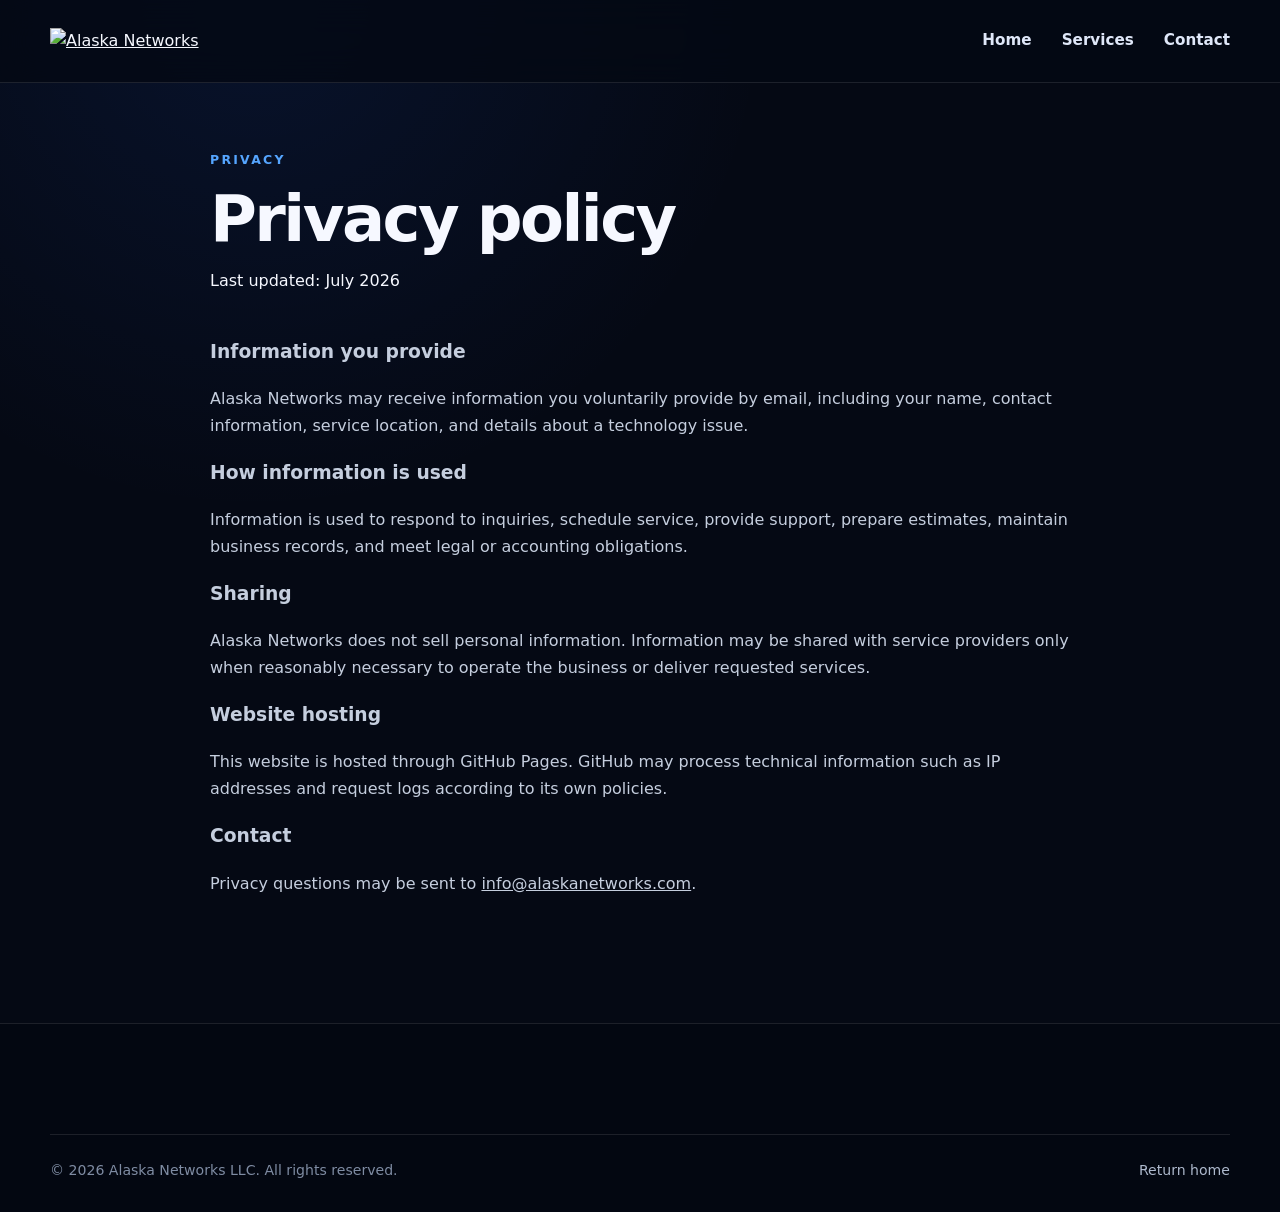
==== privacy.html @ 58c51026 "Add files via upload" ====
<!DOCTYPE html>
<html lang="en">
<head>
  <meta charset="UTF-8" />
  <meta name="viewport" content="width=device-width, initial-scale=1.0" />
  <meta name="description" content="Privacy policy for Alaska Networks LLC." />
  <title>Privacy | Alaska Networks</title>
  <link rel="icon" href="assets/alaska-networks-logo.png" />
  <link rel="stylesheet" href="styles.css" />
</head>
<body>
  <header class="site-header scrolled">
    <div class="nav-wrap">
      <a class="brand" href="index.html" aria-label="Alaska Networks home">
        <img src="assets/alaska-networks-logo.png" alt="Alaska Networks" />
      </a>
      <nav class="site-nav" aria-label="Main navigation">
        <a href="index.html">Home</a>
        <a href="index.html#services">Services</a>
        <a href="index.html#contact">Contact</a>
      </nav>
    </div>
  </header>

  <main class="section" style="padding-top: 150px; min-height: 75vh;">
    <div class="section-heading" style="max-width: 860px;">
      <p class="eyebrow">Privacy</p>
      <h2>Privacy policy</h2>
      <p>Last updated: July 2026</p>

      <div style="margin-top: 42px; color: #c5cede;">
        <h3>Information you provide</h3>
        <p>
          Alaska Networks may receive information you voluntarily provide by email, including your
          name, contact information, service location, and details about a technology issue.
        </p>

        <h3>How information is used</h3>
        <p>
          Information is used to respond to inquiries, schedule service, provide support, prepare
          estimates, maintain business records, and meet legal or accounting obligations.
        </p>

        <h3>Sharing</h3>
        <p>
          Alaska Networks does not sell personal information. Information may be shared with service
          providers only when reasonably necessary to operate the business or deliver requested services.
        </p>

        <h3>Website hosting</h3>
        <p>
          This website is hosted through GitHub Pages. GitHub may process technical information such as
          IP addresses and request logs according to its own policies.
        </p>

        <h3>Contact</h3>
        <p>
          Privacy questions may be sent to
          <a href="mailto:info@alaskanetworks.com">info@alaskanetworks.com</a>.
        </p>
      </div>
    </div>
  </main>

  <footer class="site-footer">
    <div class="footer-bottom">
      <span>© 2026 Alaska Networks LLC. All rights reserved.</span>
      <a href="index.html">Return home</a>
    </div>
  </footer>
</body>
</html>
---- styles.css ----
:root {
  --bg: #050914;
  --bg-soft: #08101f;
  --panel: rgba(14, 27, 49, 0.76);
  --panel-solid: #0d1a30;
  --text: #f6f8ff;
  --muted: #a8b4ca;
  --line: rgba(255, 255, 255, 0.10);
  --blue: #2468ff;
  --blue-bright: #55a5ff;
  --cyan: #56d8ff;
  --max: 1180px;
  --radius: 22px;
  --shadow: 0 24px 70px rgba(0, 0, 0, 0.32);
}

* {
  box-sizing: border-box;
}

html {
  scroll-behavior: smooth;
}

body {
  margin: 0;
  color: var(--text);
  background:
    radial-gradient(circle at 20% 0%, rgba(36, 104, 255, .10), transparent 32rem),
    var(--bg);
  font-family: Inter, ui-sans-serif, system-ui, -apple-system, BlinkMacSystemFont, "Segoe UI", sans-serif;
  line-height: 1.65;
}

img {
  max-width: 100%;
}

a {
  color: inherit;
}

button,
a {
  -webkit-tap-highlight-color: transparent;
}

.skip-link {
  position: fixed;
  top: -100px;
  left: 20px;
  z-index: 9999;
  padding: 12px 16px;
  background: white;
  color: black;
  border-radius: 8px;
}

.skip-link:focus {
  top: 20px;
}

.site-header {
  position: fixed;
  inset: 0 0 auto 0;
  z-index: 1000;
  border-bottom: 1px solid transparent;
  transition: background .25s ease, border-color .25s ease, backdrop-filter .25s ease;
}

.site-header.scrolled {
  background: rgba(4, 9, 20, .82);
  border-color: var(--line);
  backdrop-filter: blur(18px);
}

.nav-wrap {
  width: min(var(--max), calc(100% - 36px));
  min-height: 82px;
  margin: 0 auto;
  display: flex;
  align-items: center;
  justify-content: space-between;
}

.brand {
  display: inline-flex;
  align-items: center;
}

.brand img {
  display: block;
  width: 190px;
  max-height: 58px;
  object-fit: contain;
  object-position: left center;
}

.site-nav {
  display: flex;
  align-items: center;
  gap: 30px;
}

.site-nav a {
  color: #dfe7f8;
  text-decoration: none;
  font-size: .95rem;
  font-weight: 650;
}

.site-nav a:hover {
  color: white;
}

.nav-cta {
  padding: 11px 17px;
  border: 1px solid rgba(85, 165, 255, .55);
  border-radius: 999px;
  background: rgba(36, 104, 255, .12);
}

.menu-toggle {
  display: none;
  width: 44px;
  height: 44px;
  padding: 10px;
  background: transparent;
  border: 1px solid var(--line);
  border-radius: 10px;
}

.menu-toggle span {
  display: block;
  height: 2px;
  margin: 5px 0;
  background: white;
}

.hero {
  position: relative;
  min-height: 810px;
  display: grid;
  place-items: center;
  overflow: hidden;
  padding: 150px 22px 100px;
  isolation: isolate;
  background:
    linear-gradient(to bottom, rgba(3, 8, 19, .30), rgba(3, 8, 19, .95)),
    radial-gradient(circle at 50% 70%, rgba(36, 104, 255, .22), transparent 36rem),
    linear-gradient(140deg, #081427 0%, #050914 55%, #061424 100%);
}

.hero::after {
  content: "";
  position: absolute;
  inset: auto 0 0;
  height: 31%;
  z-index: -1;
  background:
    linear-gradient(165deg, transparent 49%, rgba(8, 21, 39, .94) 50%),
    linear-gradient(195deg, transparent 49%, rgba(10, 29, 52, .92) 50%);
  clip-path: polygon(0 55%, 13% 26%, 24% 58%, 39% 13%, 54% 61%, 70% 25%, 84% 63%, 100% 31%, 100% 100%, 0 100%);
}

.aurora {
  position: absolute;
  z-index: -2;
  width: 850px;
  height: 270px;
  border-radius: 50%;
  filter: blur(45px);
  opacity: .32;
  transform: rotate(-12deg);
  animation: drift 10s ease-in-out infinite alternate;
}

.aurora-one {
  top: 90px;
  left: -170px;
  background: linear-gradient(90deg, transparent, #1ad8d1, #2468ff, transparent);
}

.aurora-two {
  top: 180px;
  right: -260px;
  background: linear-gradient(90deg, transparent, #2468ff, #3de0c2, transparent);
  animation-delay: -4s;
}

.network-grid {
  position: absolute;
  inset: 0;
  z-index: -3;
  opacity: .18;
  background-image:
    linear-gradient(rgba(85, 165, 255, .18) 1px, transparent 1px),
    linear-gradient(90deg, rgba(85, 165, 255, .18) 1px, transparent 1px);
  background-size: 70px 70px;
  mask-image: linear-gradient(to bottom, rgba(0,0,0,.7), transparent 82%);
}

.hero-content {
  width: min(920px, 100%);
  text-align: center;
}

.eyebrow {
  margin: 0 0 15px;
  color: var(--blue-bright);
  font-size: .78rem;
  font-weight: 850;
  letter-spacing: .18em;
  text-transform: uppercase;
}

.hero h1,
.section h2,
.split-copy h2,
.contact-card h2 {
  margin: 0;
  letter-spacing: -.04em;
  line-height: 1.04;
}

.hero h1 {
  font-size: clamp(3.2rem, 7vw, 6.7rem);
  text-wrap: balance;
}

.hero-copy {
  max-width: 760px;
  margin: 27px auto 0;
  color: #c4cee0;
  font-size: clamp(1.08rem, 2vw, 1.32rem);
}

.hero-actions,
.contact-actions {
  display: flex;
  flex-wrap: wrap;
  justify-content: center;
  gap: 14px;
  margin-top: 34px;
}

.button {
  display: inline-flex;
  min-height: 52px;
  align-items: center;
  justify-content: center;
  padding: 13px 22px;
  border: 1px solid transparent;
  border-radius: 12px;
  text-decoration: none;
  font-weight: 800;
  transition: transform .2s ease, border-color .2s ease, background .2s ease;
}

.button:hover {
  transform: translateY(-2px);
}

.button-primary {
  color: white;
  background: linear-gradient(135deg, var(--blue), #174bd0);
  box-shadow: 0 15px 40px rgba(36, 104, 255, .28);
}

.button-secondary {
  color: white;
  border-color: rgba(255, 255, 255, .18);
  background: rgba(255, 255, 255, .055);
}

.trust-row {
  display: flex;
  flex-wrap: wrap;
  justify-content: center;
  gap: 13px 28px;
  margin-top: 38px;
  color: #9eabc1;
  font-size: .9rem;
}

.trust-row span::before {
  content: "•";
  margin-right: 9px;
  color: var(--cyan);
}

.section {
  padding: 110px 22px;
}

.section > * {
  width: min(var(--max), 100%);
  margin-left: auto;
  margin-right: auto;
}

.section-heading {
  max-width: 760px;
}

.section-heading h2,
.split-copy h2,
.contact-card h2 {
  font-size: clamp(2.25rem, 5vw, 4.35rem);
  text-wrap: balance;
}

.section-heading > p:last-child,
.split-copy > p,
.about-copy p,
.contact-card p {
  color: var(--muted);
  font-size: 1.08rem;
}

.intro-section {
  background: linear-gradient(to bottom, #050914, #07101d);
}

.feature-strip {
  display: grid;
  grid-template-columns: repeat(4, 1fr);
  margin-top: 52px;
  overflow: hidden;
  border: 1px solid var(--line);
  border-radius: var(--radius);
  background: rgba(255, 255, 255, .025);
}

.feature-strip article {
  min-height: 130px;
  padding: 28px;
  display: flex;
  flex-direction: column;
  justify-content: center;
  border-right: 1px solid var(--line);
}

.feature-strip article:last-child {
  border-right: 0;
}

.feature-strip strong {
  font-size: 1.12rem;
}

.feature-strip span {
  color: var(--muted);
}

.section-dark {
  background:
    radial-gradient(circle at 85% 8%, rgba(36, 104, 255, .12), transparent 25rem),
    #08101e;
}

.service-grid {
  display: grid;
  grid-template-columns: repeat(3, 1fr);
  gap: 18px;
  margin-top: 50px;
}

.service-card {
  min-height: 275px;
  padding: 30px;
  border: 1px solid var(--line);
  border-radius: var(--radius);
  background:
    linear-gradient(145deg, rgba(255,255,255,.045), transparent),
    rgba(7, 15, 29, .72);
  box-shadow: var(--shadow);
  transition: transform .25s ease, border-color .25s ease;
}

.service-card:hover {
  transform: translateY(-6px);
  border-color: rgba(85, 165, 255, .45);
}

.service-icon {
  width: 47px;
  height: 47px;
  display: grid;
  place-items: center;
  margin-bottom: 28px;
  border: 1px solid rgba(85, 165, 255, .35);
  border-radius: 13px;
  color: var(--cyan);
  background: rgba(36, 104, 255, .10);
  font-weight: 900;
}

.service-card h3 {
  margin: 0 0 11px;
  font-size: 1.3rem;
}

.service-card p {
  margin: 0;
  color: var(--muted);
}

.split-section {
  width: min(var(--max), calc(100% - 44px));
  margin: 0 auto;
  padding: 120px 0;
  display: grid;
  grid-template-columns: 1fr 1fr;
  gap: 75px;
  align-items: center;
}

.split-reverse .split-copy {
  order: 2;
}

.split-copy > p {
  margin-top: 25px;
}

.check-list {
  padding: 0;
  margin: 30px 0;
  list-style: none;
}

.check-list li {
  position: relative;
  padding: 11px 0 11px 31px;
  color: #dbe4f3;
  border-bottom: 1px solid rgba(255,255,255,.07);
}

.check-list li::before {
  content: "✓";
  position: absolute;
  left: 0;
  color: var(--cyan);
  font-weight: 900;
}

.text-link {
  color: var(--blue-bright);
  font-weight: 800;
  text-decoration: none;
}

.visual-panel {
  position: relative;
  min-height: 520px;
  overflow: hidden;
  border: 1px solid var(--line);
  border-radius: 32px;
  background:
    radial-gradient(circle at 65% 25%, rgba(36, 104, 255, .34), transparent 15rem),
    linear-gradient(145deg, #0d1e37, #07101d);
  box-shadow: var(--shadow);
}

.visual-label {
  position: absolute;
  inset: auto 26px 26px;
  padding: 20px;
  border: 1px solid rgba(255,255,255,.12);
  border-radius: 16px;
  background: rgba(4, 10, 21, .72);
  backdrop-filter: blur(14px);
}

.visual-label span {
  display: block;
  color: var(--blue-bright);
  font-size: .75rem;
  font-weight: 900;
  letter-spacing: .14em;
  text-transform: uppercase;
}

.visual-label strong {
  display: block;
  margin-top: 5px;
  font-size: 1.1rem;
}

.signal {
  position: absolute;
  left: 50%;
  top: 42%;
  border: 2px solid rgba(86, 216, 255, .8);
  border-color: rgba(86, 216, 255, .8) transparent transparent transparent;
  border-radius: 50%;
  transform: translate(-50%, -50%) rotate(180deg);
}

.signal-one { width: 110px; height: 110px; }
.signal-two { width: 220px; height: 220px; opacity: .65; }
.signal-three { width: 340px; height: 340px; opacity: .32; }

.residential-visual::after {
  content: "";
  position: absolute;
  left: 50%;
  top: 43%;
  width: 20px;
  height: 20px;
  border-radius: 50%;
  background: var(--cyan);
  box-shadow: 0 0 35px rgba(86, 216, 255, .9);
  transform: translate(-50%, -50%);
}

.business-visual {
  display: flex;
  flex-direction: column;
  justify-content: center;
  gap: 16px;
  padding: 60px;
}

.rack-line {
  height: 46px;
  border: 1px solid rgba(85, 165, 255, .30);
  border-radius: 9px;
  background:
    linear-gradient(90deg, rgba(36,104,255,.16), transparent 50%),
    rgba(0,0,0,.20);
}

.status-dots {
  position: absolute;
  top: 93px;
  right: 82px;
  display: flex;
  gap: 8px;
}

.status-dots span {
  width: 8px;
  height: 8px;
  border-radius: 50%;
  background: var(--cyan);
  box-shadow: 0 0 11px rgba(86, 216, 255, .8);
}

.about-section {
  background: #08101e;
}

.about-grid {
  display: grid;
  grid-template-columns: .9fr 1.1fr;
  gap: 80px;
}

.about-copy {
  padding-top: 16px;
}

.service-area-section {
  text-align: center;
}

.service-area-section .section-heading {
  margin-left: auto;
  margin-right: auto;
}

.area-list {
  display: flex;
  flex-wrap: wrap;
  justify-content: center;
  gap: 12px;
  margin-top: 35px;
}

.area-list span {
  padding: 11px 16px;
  border: 1px solid var(--line);
  border-radius: 999px;
  color: #d8e1f1;
  background: rgba(255,255,255,.025);
}

.contact-section {
  padding: 55px 22px 115px;
}

.contact-card {
  width: min(var(--max), 100%);
  margin: 0 auto;
  padding: 55px;
  display: grid;
  grid-template-columns: 1.25fr .75fr;
  gap: 50px;
  align-items: center;
  border: 1px solid rgba(85, 165, 255, .28);
  border-radius: 28px;
  background:
    radial-gradient(circle at 100% 0%, rgba(36, 104, 255, .28), transparent 25rem),
    linear-gradient(135deg, #0d1c34, #07101e);
  box-shadow: var(--shadow);
}

.contact-actions {
  flex-direction: column;
  margin-top: 0;
}

.site-footer {
  padding: 65px 22px 30px;
  border-top: 1px solid var(--line);
  background: #030711;
}

.footer-grid,
.footer-bottom {
  width: min(var(--max), 100%);
  margin: 0 auto;
}

.footer-grid {
  display: grid;
  grid-template-columns: 1.5fr .75fr .75fr;
  gap: 55px;
}

.footer-grid img {
  width: 220px;
}

.footer-grid p {
  max-width: 390px;
  color: var(--muted);
}

.footer-grid h3 {
  margin: 0 0 13px;
  font-size: .83rem;
  letter-spacing: .12em;
  text-transform: uppercase;
}

.footer-grid a,
.footer-grid span {
  display: block;
  margin: 8px 0;
  color: var(--muted);
  text-decoration: none;
}

.footer-grid a:hover {
  color: white;
}

.footer-bottom {
  margin-top: 45px;
  padding-top: 24px;
  display: flex;
  justify-content: space-between;
  gap: 20px;
  border-top: 1px solid var(--line);
  color: #7f8ca3;
  font-size: .88rem;
}

.footer-bottom a {
  color: #aeb9cd;
  text-decoration: none;
}

.reveal {
  opacity: 0;
  transform: translateY(24px);
  transition: opacity .7s ease, transform .7s ease;
}

.reveal.visible {
  opacity: 1;
  transform: translateY(0);
}

@keyframes drift {
  from { transform: translate3d(-20px, 0, 0) rotate(-12deg) scale(1); }
  to { transform: translate3d(45px, 25px, 0) rotate(-7deg) scale(1.08); }
}

@media (prefers-reduced-motion: reduce) {
  html { scroll-behavior: auto; }
  *, *::before, *::after {
    animation-duration: .01ms !important;
    animation-iteration-count: 1 !important;
    transition-duration: .01ms !important;
  }
  .reveal {
    opacity: 1;
    transform: none;
  }
}

@media (max-width: 900px) {
  .menu-toggle {
    display: block;
  }

  .site-nav {
    position: absolute;
    top: 74px;
    right: 18px;
    width: min(310px, calc(100vw - 36px));
    padding: 18px;
    display: none;
    flex-direction: column;
    align-items: stretch;
    gap: 4px;
    border: 1px solid var(--line);
    border-radius: 16px;
    background: rgba(4, 9, 20, .96);
    box-shadow: var(--shadow);
  }

  .site-nav.open {
    display: flex;
  }

  .site-nav a {
    padding: 11px 12px;
  }

  .feature-strip,
  .service-grid,
  .split-section,
  .about-grid,
  .contact-card,
  .footer-grid {
    grid-template-columns: 1fr;
  }

  .feature-strip {
    grid-template-columns: 1fr 1fr;
  }

  .feature-strip article:nth-child(2) {
    border-right: 0;
  }

  .feature-strip article:nth-child(-n+2) {
    border-bottom: 1px solid var(--line);
  }

  .split-section {
    gap: 42px;
  }

  .split-reverse .split-copy {
    order: 0;
  }

  .visual-panel {
    min-height: 420px;
  }

  .contact-card {
    padding: 38px 25px;
  }
}

@media (max-width: 600px) {
  .brand img {
    width: 150px;
  }

  .hero {
    min-height: 750px;
    padding-top: 125px;
  }

  .hero h1 {
    font-size: clamp(3rem, 16vw, 4.8rem);
  }

  .hero-actions .button,
  .contact-actions .button {
    width: 100%;
  }

  .section {
    padding: 82px 18px;
  }

  .feature-strip {
    grid-template-columns: 1fr;
  }

  .feature-strip article,
  .feature-strip article:nth-child(2) {
    border-right: 0;
    border-bottom: 1px solid var(--line);
  }

  .feature-strip article:last-child {
    border-bottom: 0;
  }

  .service-grid {
    gap: 14px;
  }

  .split-section {
    width: min(100% - 36px, var(--max));
    padding: 84px 0;
  }

  .visual-panel {
    min-height: 365px;
  }

  .business-visual {
    padding: 35px;
  }

  .footer-bottom {
    flex-direction: column;
  }
}
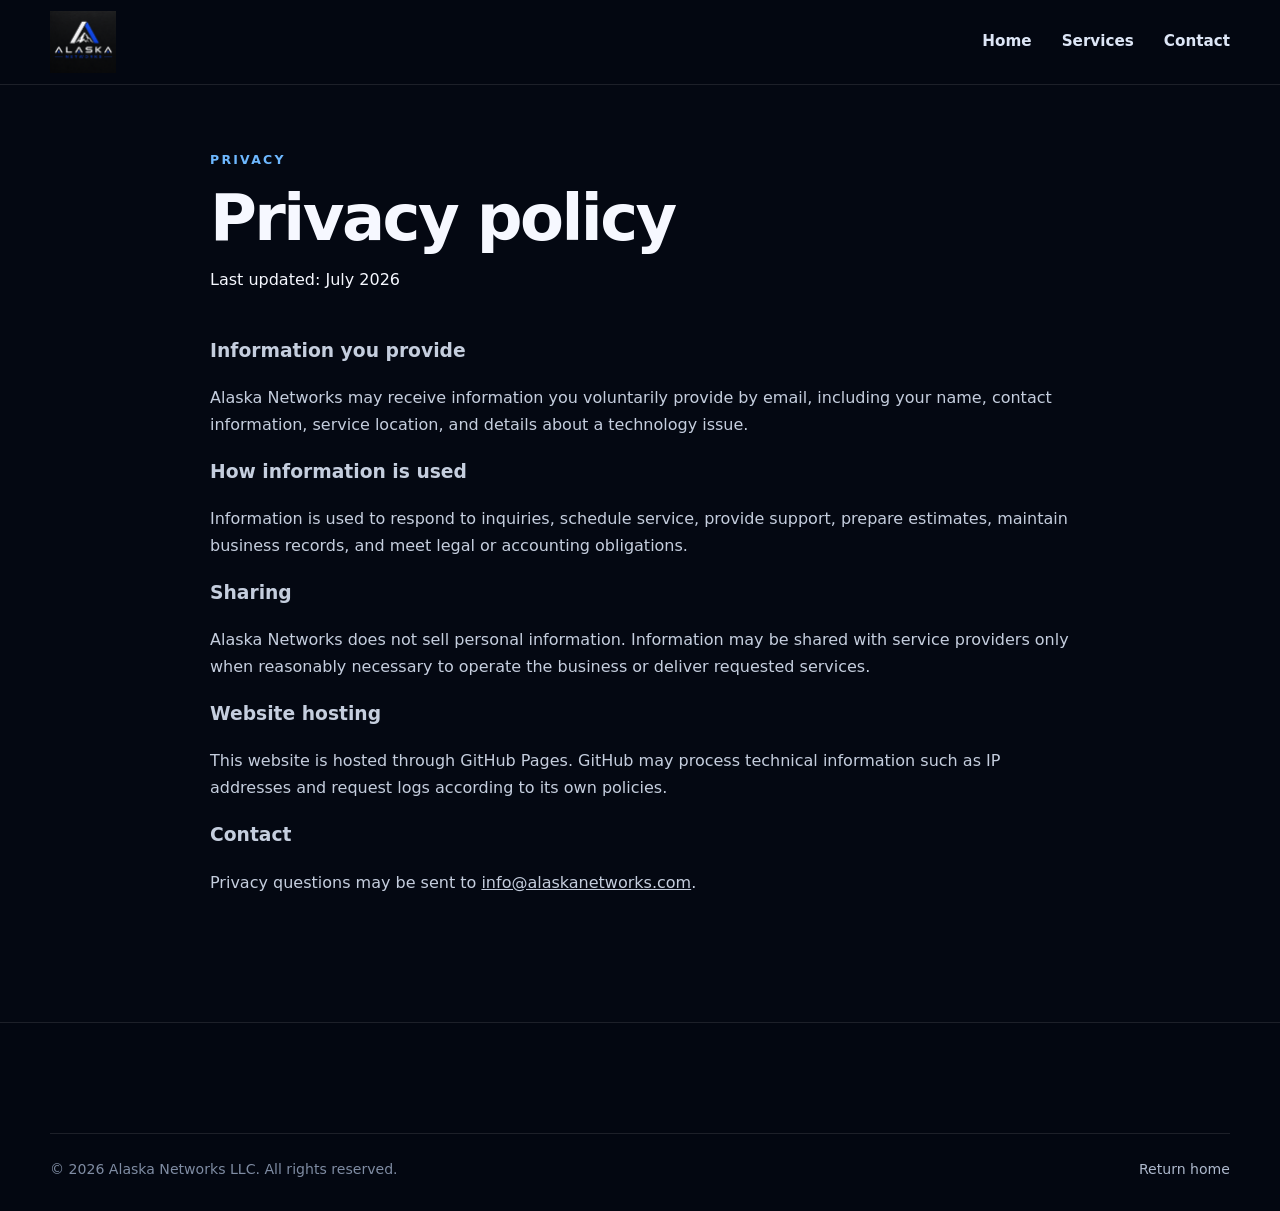
==== commit a643e04a: "Add files via upload" ====
--- a/privacy.html
+++ b/privacy.html
@@ -1,20 +1,17 @@
-<!DOCTYPE html>
+<!doctype html>
 <html lang="en">
 <head>
-  <meta charset="UTF-8" />
-  <meta name="viewport" content="width=device-width, initial-scale=1.0" />
-  <meta name="description" content="Privacy policy for Alaska Networks LLC." />
+  <meta charset="utf-8">
+  <meta name="viewport" content="width=device-width, initial-scale=1">
   <title>Privacy | Alaska Networks</title>
-  <link rel="icon" href="assets/alaska-networks-logo.png" />
-  <link rel="stylesheet" href="styles.css" />
+  <link rel="icon" href="assets/logo.png">
+  <link rel="stylesheet" href="styles.css">
 </head>
 <body>
   <header class="site-header scrolled">
-    <div class="nav-wrap">
-      <a class="brand" href="index.html" aria-label="Alaska Networks home">
-        <img src="assets/alaska-networks-logo.png" alt="Alaska Networks" />
-      </a>
-      <nav class="site-nav" aria-label="Main navigation">
+    <div class="nav-shell">
+      <a class="brand" href="index.html"><img src="assets/logo.png" alt="Alaska Networks"></a>
+      <nav class="main-nav" aria-label="Primary navigation">
         <a href="index.html">Home</a>
         <a href="index.html#services">Services</a>
         <a href="index.html#contact">Contact</a>
@@ -22,47 +19,32 @@
     </div>
   </header>
 
-  <main class="section" style="padding-top: 150px; min-height: 75vh;">
-    <div class="section-heading" style="max-width: 860px;">
+  <main class="section" style="padding-top:150px;min-height:75vh">
+    <div class="section-heading" style="max-width:860px">
       <p class="eyebrow">Privacy</p>
       <h2>Privacy policy</h2>
       <p>Last updated: July 2026</p>
 
-      <div style="margin-top: 42px; color: #c5cede;">
+      <div style="margin-top:42px;color:#c5cede">
         <h3>Information you provide</h3>
-        <p>
-          Alaska Networks may receive information you voluntarily provide by email, including your
-          name, contact information, service location, and details about a technology issue.
-        </p>
+        <p>Alaska Networks may receive information you voluntarily provide by email, including your name, contact information, service location, and details about a technology issue.</p>
 
         <h3>How information is used</h3>
-        <p>
-          Information is used to respond to inquiries, schedule service, provide support, prepare
-          estimates, maintain business records, and meet legal or accounting obligations.
-        </p>
+        <p>Information is used to respond to inquiries, schedule service, provide support, prepare estimates, maintain business records, and meet legal or accounting obligations.</p>
 
         <h3>Sharing</h3>
-        <p>
-          Alaska Networks does not sell personal information. Information may be shared with service
-          providers only when reasonably necessary to operate the business or deliver requested services.
-        </p>
+        <p>Alaska Networks does not sell personal information. Information may be shared with service providers only when reasonably necessary to operate the business or deliver requested services.</p>
 
         <h3>Website hosting</h3>
-        <p>
-          This website is hosted through GitHub Pages. GitHub may process technical information such as
-          IP addresses and request logs according to its own policies.
-        </p>
+        <p>This website is hosted through GitHub Pages. GitHub may process technical information such as IP addresses and request logs according to its own policies.</p>
 
         <h3>Contact</h3>
-        <p>
-          Privacy questions may be sent to
-          <a href="mailto:info@alaskanetworks.com">info@alaskanetworks.com</a>.
-        </p>
+        <p>Privacy questions may be sent to <a href="mailto:info@alaskanetworks.com">info@alaskanetworks.com</a>.</p>
       </div>
     </div>
   </main>
 
-  <footer class="site-footer">
+  <footer>
     <div class="footer-bottom">
       <span>© 2026 Alaska Networks LLC. All rights reserved.</span>
       <a href="index.html">Return home</a>
--- a/styles.css
+++ b/styles.css
@@ -1,82 +1,60 @@
 :root {
-  --bg: #050914;
-  --bg-soft: #08101f;
-  --panel: rgba(14, 27, 49, 0.76);
-  --panel-solid: #0d1a30;
+  --bg: #040812;
+  --bg2: #08101d;
+  --panel: #0d192b;
   --text: #f6f8ff;
-  --muted: #a8b4ca;
-  --line: rgba(255, 255, 255, 0.10);
+  --muted: #a6b1c5;
+  --line: rgba(255,255,255,.10);
   --blue: #2468ff;
-  --blue-bright: #55a5ff;
   --cyan: #56d8ff;
   --max: 1180px;
   --radius: 22px;
-  --shadow: 0 24px 70px rgba(0, 0, 0, 0.32);
-}
-
-* {
-  box-sizing: border-box;
-}
-
-html {
-  scroll-behavior: smooth;
-}
+  --shadow: 0 24px 70px rgba(0,0,0,.33);
+}
+
+* { box-sizing: border-box; }
+
+html { scroll-behavior: smooth; }
 
 body {
   margin: 0;
   color: var(--text);
-  background:
-    radial-gradient(circle at 20% 0%, rgba(36, 104, 255, .10), transparent 32rem),
-    var(--bg);
+  background: var(--bg);
   font-family: Inter, ui-sans-serif, system-ui, -apple-system, BlinkMacSystemFont, "Segoe UI", sans-serif;
   line-height: 1.65;
 }
 
-img {
-  max-width: 100%;
-}
-
-a {
-  color: inherit;
-}
-
-button,
-a {
-  -webkit-tap-highlight-color: transparent;
-}
+img { max-width: 100%; }
+a { color: inherit; }
 
 .skip-link {
   position: fixed;
   top: -100px;
   left: 20px;
-  z-index: 9999;
+  z-index: 5000;
   padding: 12px 16px;
-  background: white;
-  color: black;
+  background: #fff;
+  color: #000;
   border-radius: 8px;
 }
-
-.skip-link:focus {
-  top: 20px;
-}
+.skip-link:focus { top: 20px; }
 
 .site-header {
   position: fixed;
   inset: 0 0 auto 0;
   z-index: 1000;
   border-bottom: 1px solid transparent;
-  transition: background .25s ease, border-color .25s ease, backdrop-filter .25s ease;
-}
-
+  transition: .25s ease;
+}
 .site-header.scrolled {
-  background: rgba(4, 9, 20, .82);
+  background: rgba(4,8,18,.84);
   border-color: var(--line);
-  backdrop-filter: blur(18px);
-}
-
-.nav-wrap {
+  backdrop-filter: blur(16px);
+}
+
+.nav-shell {
   width: min(var(--max), calc(100% - 36px));
-  min-height: 82px;
+  min-height: 84px;
   margin: 0 auto;
   display: flex;
   align-items: center;
@@ -84,206 +62,140 @@
 }
 
 .brand {
-  display: inline-flex;
+  display: flex;
   align-items: center;
 }
-
 .brand img {
-  display: block;
-  width: 190px;
-  max-height: 58px;
+  width: 210px;
+  max-height: 62px;
   object-fit: contain;
   object-position: left center;
 }
 
-.site-nav {
+.main-nav {
   display: flex;
   align-items: center;
   gap: 30px;
 }
-
-.site-nav a {
-  color: #dfe7f8;
+.main-nav a {
+  color: #dde6f6;
   text-decoration: none;
   font-size: .95rem;
-  font-weight: 650;
-}
-
-.site-nav a:hover {
-  color: white;
-}
-
-.nav-cta {
+  font-weight: 700;
+}
+.main-nav a:hover { color: #fff; }
+
+.nav-button {
   padding: 11px 17px;
-  border: 1px solid rgba(85, 165, 255, .55);
+  border: 1px solid rgba(86,216,255,.35);
   border-radius: 999px;
-  background: rgba(36, 104, 255, .12);
-}
-
-.menu-toggle {
+  background: rgba(36,104,255,.14);
+}
+
+.menu-button {
   display: none;
   width: 44px;
   height: 44px;
   padding: 10px;
-  background: transparent;
   border: 1px solid var(--line);
   border-radius: 10px;
-}
-
-.menu-toggle span {
+  background: transparent;
+}
+.menu-button span {
   display: block;
   height: 2px;
   margin: 5px 0;
-  background: white;
+  background: #fff;
 }
 
 .hero {
   position: relative;
-  min-height: 810px;
+  min-height: 820px;
   display: grid;
   place-items: center;
   overflow: hidden;
-  padding: 150px 22px 100px;
-  isolation: isolate;
-  background:
-    linear-gradient(to bottom, rgba(3, 8, 19, .30), rgba(3, 8, 19, .95)),
-    radial-gradient(circle at 50% 70%, rgba(36, 104, 255, .22), transparent 36rem),
-    linear-gradient(140deg, #081427 0%, #050914 55%, #061424 100%);
-}
-
-.hero::after {
-  content: "";
-  position: absolute;
-  inset: auto 0 0;
-  height: 31%;
-  z-index: -1;
-  background:
-    linear-gradient(165deg, transparent 49%, rgba(8, 21, 39, .94) 50%),
-    linear-gradient(195deg, transparent 49%, rgba(10, 29, 52, .92) 50%);
-  clip-path: polygon(0 55%, 13% 26%, 24% 58%, 39% 13%, 54% 61%, 70% 25%, 84% 63%, 100% 31%, 100% 100%, 0 100%);
-}
-
-.aurora {
-  position: absolute;
-  z-index: -2;
-  width: 850px;
-  height: 270px;
-  border-radius: 50%;
-  filter: blur(45px);
-  opacity: .32;
-  transform: rotate(-12deg);
-  animation: drift 10s ease-in-out infinite alternate;
-}
-
-.aurora-one {
-  top: 90px;
-  left: -170px;
-  background: linear-gradient(90deg, transparent, #1ad8d1, #2468ff, transparent);
-}
-
-.aurora-two {
-  top: 180px;
-  right: -260px;
-  background: linear-gradient(90deg, transparent, #2468ff, #3de0c2, transparent);
-  animation-delay: -4s;
-}
-
-.network-grid {
+  padding: 145px 22px 90px;
+  background: url("assets/hero-banner.png") center/cover no-repeat;
+}
+.hero-overlay {
   position: absolute;
   inset: 0;
-  z-index: -3;
-  opacity: .18;
-  background-image:
-    linear-gradient(rgba(85, 165, 255, .18) 1px, transparent 1px),
-    linear-gradient(90deg, rgba(85, 165, 255, .18) 1px, transparent 1px);
-  background-size: 70px 70px;
-  mask-image: linear-gradient(to bottom, rgba(0,0,0,.7), transparent 82%);
-}
-
+  background:
+    linear-gradient(to bottom, rgba(2,7,16,.28), rgba(2,7,16,.82) 68%, #040812 100%),
+    radial-gradient(circle at 50% 34%, transparent 0, rgba(2,7,16,.18) 47%, rgba(2,7,16,.70) 100%);
+}
 .hero-content {
-  width: min(920px, 100%);
+  position: relative;
+  width: min(900px, 100%);
   text-align: center;
 }
-
 .eyebrow {
-  margin: 0 0 15px;
-  color: var(--blue-bright);
+  margin: 0 0 14px;
+  color: #6eb8ff;
   font-size: .78rem;
-  font-weight: 850;
+  font-weight: 900;
   letter-spacing: .18em;
   text-transform: uppercase;
 }
-
 .hero h1,
-.section h2,
+.section-heading h2,
 .split-copy h2,
 .contact-card h2 {
   margin: 0;
   letter-spacing: -.04em;
   line-height: 1.04;
 }
-
 .hero h1 {
-  font-size: clamp(3.2rem, 7vw, 6.7rem);
+  font-size: clamp(3.1rem, 7vw, 6.7rem);
   text-wrap: balance;
 }
-
-.hero-copy {
-  max-width: 760px;
-  margin: 27px auto 0;
-  color: #c4cee0;
-  font-size: clamp(1.08rem, 2vw, 1.32rem);
-}
-
-.hero-actions,
-.contact-actions {
+.hero-text {
+  max-width: 780px;
+  margin: 26px auto 0;
+  color: #d0d9e8;
+  font-size: clamp(1.07rem, 2vw, 1.28rem);
+}
+
+.button-row,
+.contact-buttons {
   display: flex;
   flex-wrap: wrap;
   justify-content: center;
   gap: 14px;
   margin-top: 34px;
 }
-
 .button {
   display: inline-flex;
   min-height: 52px;
   align-items: center;
   justify-content: center;
-  padding: 13px 22px;
+  padding: 13px 23px;
   border: 1px solid transparent;
   border-radius: 12px;
   text-decoration: none;
-  font-weight: 800;
+  font-weight: 850;
   transition: transform .2s ease, border-color .2s ease, background .2s ease;
 }
-
-.button:hover {
-  transform: translateY(-2px);
-}
-
-.button-primary {
-  color: white;
-  background: linear-gradient(135deg, var(--blue), #174bd0);
-  box-shadow: 0 15px 40px rgba(36, 104, 255, .28);
-}
-
-.button-secondary {
-  color: white;
-  border-color: rgba(255, 255, 255, .18);
-  background: rgba(255, 255, 255, .055);
-}
-
-.trust-row {
+.button:hover { transform: translateY(-2px); }
+.button.primary {
+  background: linear-gradient(135deg, #2468ff, #174bd0);
+  box-shadow: 0 15px 40px rgba(36,104,255,.28);
+}
+.button.secondary {
+  border-color: rgba(255,255,255,.20);
+  background: rgba(255,255,255,.065);
+}
+
+.trust-points {
   display: flex;
   flex-wrap: wrap;
   justify-content: center;
   gap: 13px 28px;
   margin-top: 38px;
-  color: #9eabc1;
+  color: #a9b4c8;
   font-size: .9rem;
 }
-
-.trust-row span::before {
+.trust-points span::before {
   content: "•";
   margin-right: 9px;
   color: var(--cyan);
@@ -292,24 +204,18 @@
 .section {
   padding: 110px 22px;
 }
-
 .section > * {
   width: min(var(--max), 100%);
   margin-left: auto;
   margin-right: auto;
 }
-
-.section-heading {
-  max-width: 760px;
-}
-
+.section-heading { max-width: 760px; }
 .section-heading h2,
 .split-copy h2,
 .contact-card h2 {
-  font-size: clamp(2.25rem, 5vw, 4.35rem);
+  font-size: clamp(2.25rem, 5vw, 4.25rem);
   text-wrap: balance;
 }
-
 .section-heading > p:last-child,
 .split-copy > p,
 .about-copy p,
@@ -318,21 +224,20 @@
   font-size: 1.08rem;
 }
 
-.intro-section {
-  background: linear-gradient(to bottom, #050914, #07101d);
-}
-
-.feature-strip {
+.intro {
+  background: linear-gradient(to bottom, #040812, #07101d);
+}
+
+.stats-grid {
   display: grid;
   grid-template-columns: repeat(4, 1fr);
   margin-top: 52px;
   overflow: hidden;
   border: 1px solid var(--line);
   border-radius: var(--radius);
-  background: rgba(255, 255, 255, .025);
-}
-
-.feature-strip article {
+  background: rgba(255,255,255,.025);
+}
+.stats-grid article {
   min-height: 130px;
   padding: 28px;
   display: flex;
@@ -340,67 +245,52 @@
   justify-content: center;
   border-right: 1px solid var(--line);
 }
-
-.feature-strip article:last-child {
-  border-right: 0;
-}
-
-.feature-strip strong {
-  font-size: 1.12rem;
-}
-
-.feature-strip span {
-  color: var(--muted);
-}
-
-.section-dark {
+.stats-grid article:last-child { border-right: 0; }
+.stats-grid strong { font-size: 1.12rem; }
+.stats-grid span { color: var(--muted); }
+
+.services-section {
   background:
-    radial-gradient(circle at 85% 8%, rgba(36, 104, 255, .12), transparent 25rem),
+    radial-gradient(circle at 85% 8%, rgba(36,104,255,.13), transparent 26rem),
     #08101e;
 }
-
-.service-grid {
+.services-grid {
   display: grid;
   grid-template-columns: repeat(3, 1fr);
   gap: 18px;
   margin-top: 50px;
 }
-
 .service-card {
-  min-height: 275px;
+  min-height: 280px;
   padding: 30px;
   border: 1px solid var(--line);
   border-radius: var(--radius);
   background:
     linear-gradient(145deg, rgba(255,255,255,.045), transparent),
-    rgba(7, 15, 29, .72);
+    rgba(7,15,29,.74);
   box-shadow: var(--shadow);
   transition: transform .25s ease, border-color .25s ease;
 }
-
 .service-card:hover {
   transform: translateY(-6px);
-  border-color: rgba(85, 165, 255, .45);
-}
-
-.service-icon {
+  border-color: rgba(86,216,255,.40);
+}
+.icon {
   width: 47px;
   height: 47px;
   display: grid;
   place-items: center;
   margin-bottom: 28px;
-  border: 1px solid rgba(85, 165, 255, .35);
+  border: 1px solid rgba(86,216,255,.32);
   border-radius: 13px;
   color: var(--cyan);
-  background: rgba(36, 104, 255, .10);
+  background: rgba(36,104,255,.10);
   font-weight: 900;
 }
-
 .service-card h3 {
   margin: 0 0 11px;
   font-size: 1.3rem;
 }
-
 .service-card p {
   margin: 0;
   color: var(--muted);
@@ -415,39 +305,29 @@
   gap: 75px;
   align-items: center;
 }
-
-.split-reverse .split-copy {
-  order: 2;
-}
-
-.split-copy > p {
-  margin-top: 25px;
-}
-
-.check-list {
+.reverse .split-copy { order: 2; }
+.split-copy > p { margin-top: 25px; }
+.split-copy ul {
   padding: 0;
   margin: 30px 0;
   list-style: none;
 }
-
-.check-list li {
+.split-copy li {
   position: relative;
   padding: 11px 0 11px 31px;
   color: #dbe4f3;
   border-bottom: 1px solid rgba(255,255,255,.07);
 }
-
-.check-list li::before {
+.split-copy li::before {
   content: "✓";
   position: absolute;
   left: 0;
   color: var(--cyan);
   font-weight: 900;
 }
-
-.text-link {
-  color: var(--blue-bright);
-  font-weight: 800;
+.inline-link {
+  color: #6eb8ff;
+  font-weight: 850;
   text-decoration: none;
 }
 
@@ -458,52 +338,46 @@
   border: 1px solid var(--line);
   border-radius: 32px;
   background:
-    radial-gradient(circle at 65% 25%, rgba(36, 104, 255, .34), transparent 15rem),
+    radial-gradient(circle at 65% 25%, rgba(36,104,255,.34), transparent 15rem),
     linear-gradient(145deg, #0d1e37, #07101d);
   box-shadow: var(--shadow);
 }
-
-.visual-label {
+.visual-caption {
   position: absolute;
   inset: auto 26px 26px;
   padding: 20px;
   border: 1px solid rgba(255,255,255,.12);
   border-radius: 16px;
-  background: rgba(4, 10, 21, .72);
+  background: rgba(4,10,21,.74);
   backdrop-filter: blur(14px);
 }
-
-.visual-label span {
+.visual-caption span {
   display: block;
-  color: var(--blue-bright);
+  color: #6eb8ff;
   font-size: .75rem;
   font-weight: 900;
   letter-spacing: .14em;
   text-transform: uppercase;
 }
-
-.visual-label strong {
+.visual-caption strong {
   display: block;
   margin-top: 5px;
   font-size: 1.1rem;
 }
 
-.signal {
+.wifi-arc {
   position: absolute;
   left: 50%;
   top: 42%;
-  border: 2px solid rgba(86, 216, 255, .8);
-  border-color: rgba(86, 216, 255, .8) transparent transparent transparent;
+  border: 2px solid rgba(86,216,255,.8);
+  border-color: rgba(86,216,255,.8) transparent transparent transparent;
   border-radius: 50%;
   transform: translate(-50%, -50%) rotate(180deg);
 }
-
-.signal-one { width: 110px; height: 110px; }
-.signal-two { width: 220px; height: 220px; opacity: .65; }
-.signal-three { width: 340px; height: 340px; opacity: .32; }
-
-.residential-visual::after {
-  content: "";
+.a1 { width: 110px; height: 110px; }
+.a2 { width: 220px; height: 220px; opacity: .65; }
+.a3 { width: 340px; height: 340px; opacity: .32; }
+.wifi-dot {
   position: absolute;
   left: 50%;
   top: 43%;
@@ -511,75 +385,61 @@
   height: 20px;
   border-radius: 50%;
   background: var(--cyan);
-  box-shadow: 0 0 35px rgba(86, 216, 255, .9);
+  box-shadow: 0 0 35px rgba(86,216,255,.9);
   transform: translate(-50%, -50%);
 }
 
-.business-visual {
+.business {
   display: flex;
   flex-direction: column;
   justify-content: center;
   gap: 16px;
   padding: 60px;
 }
-
 .rack-line {
   height: 46px;
-  border: 1px solid rgba(85, 165, 255, .30);
+  border: 1px solid rgba(86,216,255,.28);
   border-radius: 9px;
   background:
     linear-gradient(90deg, rgba(36,104,255,.16), transparent 50%),
     rgba(0,0,0,.20);
 }
-
-.status-dots {
+.rack-lights {
   position: absolute;
   top: 93px;
   right: 82px;
   display: flex;
   gap: 8px;
 }
-
-.status-dots span {
+.rack-lights i {
   width: 8px;
   height: 8px;
   border-radius: 50%;
   background: var(--cyan);
-  box-shadow: 0 0 11px rgba(86, 216, 255, .8);
-}
-
-.about-section {
-  background: #08101e;
-}
-
+  box-shadow: 0 0 11px rgba(86,216,255,.8);
+}
+
+.about { background: #08101e; }
 .about-grid {
   display: grid;
   grid-template-columns: .9fr 1.1fr;
   gap: 80px;
 }
-
-.about-copy {
-  padding-top: 16px;
-}
-
-.service-area-section {
-  text-align: center;
-}
-
-.service-area-section .section-heading {
+.about-copy { padding-top: 16px; }
+
+.centered {
   margin-left: auto;
   margin-right: auto;
-}
-
-.area-list {
+  text-align: center;
+}
+.area-tags {
   display: flex;
   flex-wrap: wrap;
   justify-content: center;
   gap: 12px;
   margin-top: 35px;
 }
-
-.area-list span {
+.area-tags span {
   padding: 11px 16px;
   border: 1px solid var(--line);
   border-radius: 999px;
@@ -590,7 +450,6 @@
 .contact-section {
   padding: 55px 22px 115px;
 }
-
 .contact-card {
   width: min(var(--max), 100%);
   margin: 0 auto;
@@ -599,53 +458,44 @@
   grid-template-columns: 1.25fr .75fr;
   gap: 50px;
   align-items: center;
-  border: 1px solid rgba(85, 165, 255, .28);
+  border: 1px solid rgba(86,216,255,.25);
   border-radius: 28px;
   background:
-    radial-gradient(circle at 100% 0%, rgba(36, 104, 255, .28), transparent 25rem),
+    radial-gradient(circle at 100% 0%, rgba(36,104,255,.28), transparent 25rem),
     linear-gradient(135deg, #0d1c34, #07101e);
   box-shadow: var(--shadow);
 }
-
-.contact-actions {
+.contact-buttons {
   flex-direction: column;
   margin-top: 0;
 }
 
-.site-footer {
+footer {
   padding: 65px 22px 30px;
   border-top: 1px solid var(--line);
   background: #030711;
 }
-
 .footer-grid,
 .footer-bottom {
   width: min(var(--max), 100%);
   margin: 0 auto;
 }
-
 .footer-grid {
   display: grid;
   grid-template-columns: 1.5fr .75fr .75fr;
   gap: 55px;
 }
-
-.footer-grid img {
-  width: 220px;
-}
-
+.footer-grid img { width: 220px; }
 .footer-grid p {
   max-width: 390px;
   color: var(--muted);
 }
-
 .footer-grid h3 {
   margin: 0 0 13px;
   font-size: .83rem;
   letter-spacing: .12em;
   text-transform: uppercase;
 }
-
 .footer-grid a,
 .footer-grid span {
   display: block;
@@ -653,10 +503,7 @@
   color: var(--muted);
   text-decoration: none;
 }
-
-.footer-grid a:hover {
-  color: white;
-}
+.footer-grid a:hover { color: #fff; }
 
 .footer-bottom {
   margin-top: 45px;
@@ -668,7 +515,6 @@
   color: #7f8ca3;
   font-size: .88rem;
 }
-
 .footer-bottom a {
   color: #aeb9cd;
   text-decoration: none;
@@ -679,38 +525,17 @@
   transform: translateY(24px);
   transition: opacity .7s ease, transform .7s ease;
 }
-
 .reveal.visible {
   opacity: 1;
   transform: translateY(0);
 }
 
-@keyframes drift {
-  from { transform: translate3d(-20px, 0, 0) rotate(-12deg) scale(1); }
-  to { transform: translate3d(45px, 25px, 0) rotate(-7deg) scale(1.08); }
-}
-
-@media (prefers-reduced-motion: reduce) {
-  html { scroll-behavior: auto; }
-  *, *::before, *::after {
-    animation-duration: .01ms !important;
-    animation-iteration-count: 1 !important;
-    transition-duration: .01ms !important;
-  }
-  .reveal {
-    opacity: 1;
-    transform: none;
-  }
-}
-
 @media (max-width: 900px) {
-  .menu-toggle {
-    display: block;
-  }
-
-  .site-nav {
+  .menu-button { display: block; }
+
+  .main-nav {
     position: absolute;
-    top: 74px;
+    top: 76px;
     right: 18px;
     width: min(310px, calc(100vw - 36px));
     padding: 18px;
@@ -720,20 +545,14 @@
     gap: 4px;
     border: 1px solid var(--line);
     border-radius: 16px;
-    background: rgba(4, 9, 20, .96);
+    background: rgba(4,8,18,.97);
     box-shadow: var(--shadow);
   }
-
-  .site-nav.open {
-    display: flex;
-  }
-
-  .site-nav a {
-    padding: 11px 12px;
-  }
-
-  .feature-strip,
-  .service-grid,
+  .main-nav.open { display: flex; }
+  .main-nav a { padding: 11px 12px; }
+
+  .stats-grid,
+  .services-grid,
   .split-section,
   .about-grid,
   .contact-card,
@@ -741,90 +560,62 @@
     grid-template-columns: 1fr;
   }
 
-  .feature-strip {
+  .stats-grid {
     grid-template-columns: 1fr 1fr;
   }
-
-  .feature-strip article:nth-child(2) {
-    border-right: 0;
-  }
-
-  .feature-strip article:nth-child(-n+2) {
-    border-bottom: 1px solid var(--line);
-  }
-
-  .split-section {
-    gap: 42px;
-  }
-
-  .split-reverse .split-copy {
-    order: 0;
-  }
-
-  .visual-panel {
-    min-height: 420px;
-  }
-
-  .contact-card {
-    padding: 38px 25px;
-  }
+  .stats-grid article:nth-child(2) { border-right: 0; }
+  .stats-grid article:nth-child(-n+2) { border-bottom: 1px solid var(--line); }
+
+  .split-section { gap: 42px; }
+  .reverse .split-copy { order: 0; }
+
+  .visual-panel { min-height: 420px; }
+  .contact-card { padding: 38px 25px; }
 }
 
 @media (max-width: 600px) {
-  .brand img {
-    width: 150px;
-  }
-
+  .brand img { width: 155px; }
   .hero {
-    min-height: 750px;
+    min-height: 760px;
     padding-top: 125px;
   }
-
   .hero h1 {
     font-size: clamp(3rem, 16vw, 4.8rem);
   }
-
-  .hero-actions .button,
-  .contact-actions .button {
+  .button-row .button,
+  .contact-buttons .button {
     width: 100%;
   }
-
-  .section {
-    padding: 82px 18px;
-  }
-
-  .feature-strip {
-    grid-template-columns: 1fr;
-  }
-
-  .feature-strip article,
-  .feature-strip article:nth-child(2) {
+  .section { padding: 82px 18px; }
+
+  .stats-grid { grid-template-columns: 1fr; }
+  .stats-grid article {
     border-right: 0;
     border-bottom: 1px solid var(--line);
   }
-
-  .feature-strip article:last-child {
-    border-bottom: 0;
-  }
-
-  .service-grid {
-    gap: 14px;
-  }
+  .stats-grid article:last-child { border-bottom: 0; }
+
+  .services-grid { gap: 14px; }
 
   .split-section {
     width: min(100% - 36px, var(--max));
     padding: 84px 0;
   }
-
-  .visual-panel {
-    min-height: 365px;
-  }
-
-  .business-visual {
-    padding: 35px;
-  }
-
-  .footer-bottom {
-    flex-direction: column;
-  }
-}
+  .visual-panel { min-height: 365px; }
+  .business { padding: 35px; }
+
+  .footer-bottom { flex-direction: column; }
+}
+
+@media (prefers-reduced-motion: reduce) {
+  html { scroll-behavior: auto; }
+  *, *::before, *::after {
+    transition-duration: .01ms !important;
+    animation-duration: .01ms !important;
+    animation-iteration-count: 1 !important;
+  }
+  .reveal {
+    opacity: 1;
+    transform: none;
+  }
+}
